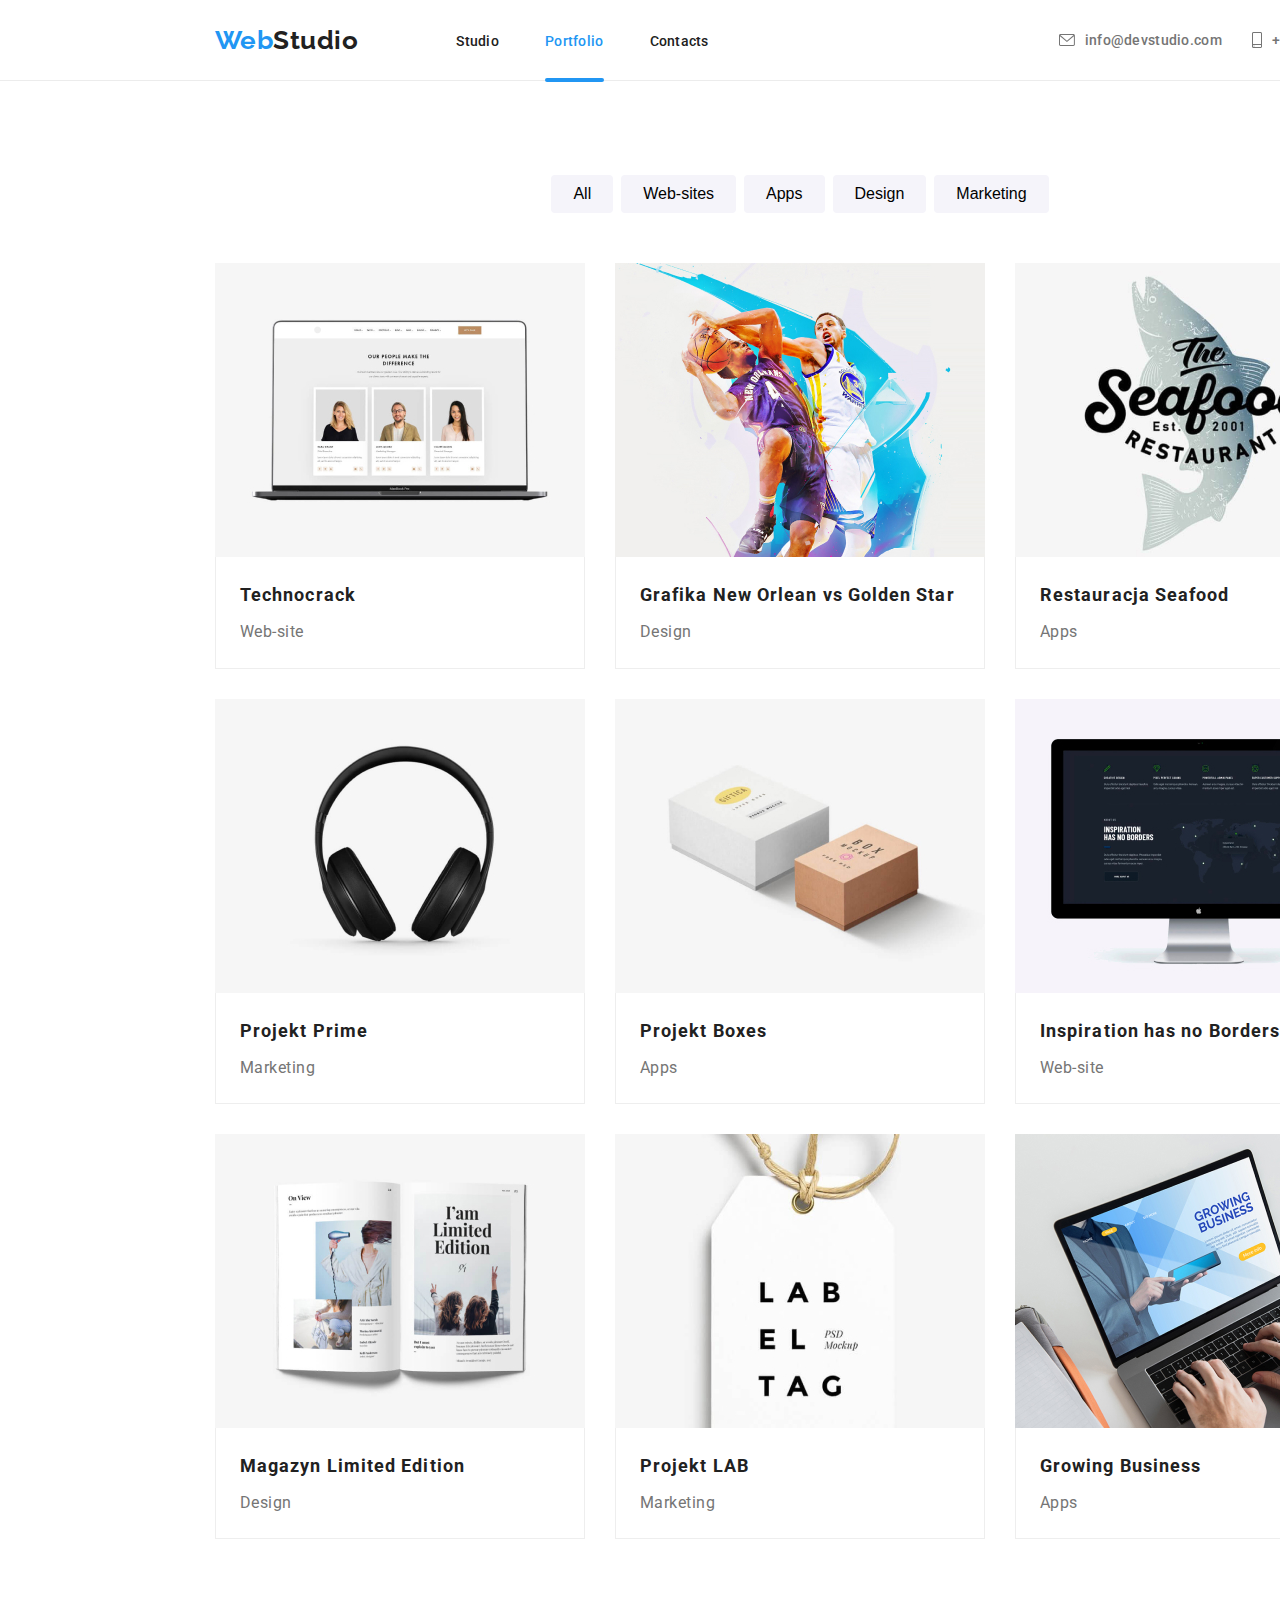
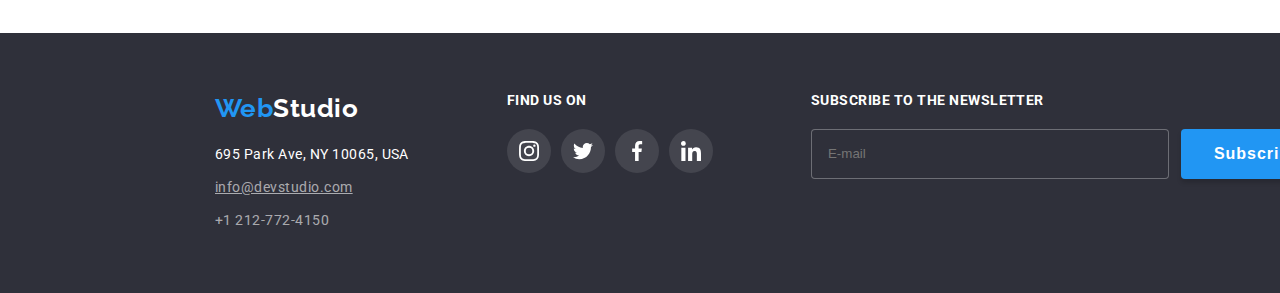
==== portfolio.html @ 9e7667ae "sklonowanie zadania 7" ====
<!DOCTYPE html>
<html lang="pl">
  <head>
    <meta charset="UTF-8" />
    <meta http-equiv="X-UA-Compatible" content="IE=edge" />
    <meta name="viewport" content="width=device-width, initial-scale=1.0" />
    <link rel="preconnect" href="https://fonts.googleapis.com" />
    <link rel="preconnect" href="https://fonts.gstatic.com" crossorigin />
    <link
      rel="stylesheet"
      href="https://cdnjs.cloudflare.com/ajax/libs/modern-normalize/1.1.0/modern-normalize.min.css"
      integrity="sha512-wpPYUAdjBVSE4KJnH1VR1HeZfpl1ub8YT/NKx4PuQ5NmX2tKuGu6U/JRp5y+Y8XG2tV+wKQpNHVUX03MfMFn9Q=="
      crossorigin="anonymous"
      referrerpolicy="no-referrer"
    />
    <link
      href="https://fonts.googleapis.com/css2?family=Raleway:wght@700&family=Roboto:wght@400;500;700;900&display=swap"
      rel="stylesheet"
    />

    <title>Portfolio</title>
    <link rel="stylesheet" href="./css/main.min.css" />
  </head>

  <body>
    <div class="line">
      <header class="page-header display container">
        <a class="logo page-header__logo link" href="./index.html"
          ><span class="logo--accent">Web</span>Studio</a
        >
        <nav class="nav">
          <ul class="page-header__nav nav__list display">
            <li>
              <a class="link nav__link" href="./index.html">Studio</a>
            </li>
            <li>
              <div class="nav__link--is-active">
                <a class="link nav__link" href="./portfolio.html">Portfolio</a>
              </div>
            </li>
            <li>
              <a class="link nav__link" href="#">Contacts</a>
            </li>
          </ul>
        </nav>

        <div class="contacts display page-header__contacts">
          <div>
            <a
              class="contacts__link display link"
              href="mailto:info@devstudio.com"
            >
              <svg class="icon" width="16" height="12">
                <use href="./images/icon.svg#icon-envelope"></use>
              </svg>
              info@devstudio.com</a
            >
          </div>
          <div>
            <a class="contacts__link display link" href="tel:+12127724150">
              <svg class="icon" width="10" height="16">
                <use href="./images/icon.svg#icon-smartphone"></use>
              </svg>
              +1 212-772-4150</a
            >
          </div>
        </div>
      </header>
    </div>

    <main class="container">
      <section class="section">
        <ul class="buttons">
          <li>
            <button class="buttons__item" type="button">All</button>
          </li>
          <li>
            <button class="buttons__item" type="button">Web-sites</button>
          </li>
          <li>
            <button class="buttons__item" type="button">Apps</button>
          </li>
          <li>
            <button class="buttons__item" type="button">Design</button>
          </li>
          <li>
            <button class="buttons__item" type="button">Marketing</button>
          </li>
        </ul>

        <ul class="display display--wrap portfolio">
          <li class="portfolio__item">
            <div class="portfolio-item-box">
              <figure>
                <div class="portfolio-item-box__image">
                  <img
                    src="./images/portfolio/img1.jpg"
                    alt="przykładowa strona internetowa zawierająca zdjęcia oraz opis pracowników"
                    width="370"
                    height="294"
                  />
                  <div class="portfolio-item-box__overlay">
                    <p class="portfolio-item-box__text">
                      Technoduck is a state-of-the-art coronavirus distribution
                      platform. Companies use this platform for digital
                      espionage and attacks on competitors' secure servers.
                    </p>
                  </div>
                </div>
                <figcaption class="project-description">
                  <h4 class="project-description__name-of-company">
                    Technocrack
                  </h4>
                  <p class="project-description__specialization">Web-site</p>
                </figcaption>
              </figure>
            </div>
          </li>
          <li class="portfolio__item">
            <div class="portfolio-item-box">
              <figure>
                <div class="portfolio-item-box__image">
                  <img
                    src="./images/portfolio/img2.jpg"
                    alt="zdjęcie przedstawiające grających 2 koszykarzy"
                    width="370"
                    height="294"
                  />
                  <div class="portfolio-item-box__overlay">
                    <p class="portfolio-item-box__text">
                      Technoduck is a state-of-the-art coronavirus distribution
                      platform. Companies use this platform for digital
                      espionage and attacks on competitors' secure servers.
                    </p>
                  </div>
                </div>
                <figcaption class="project-description">
                  <h4 class="project-description__name-of-company">
                    Grafika New Orlean vs Golden Star
                  </h4>
                  <p class="project-description__specialization">Design</p>
                </figcaption>
              </figure>
            </div>
          </li>
          <li class="portfolio-item-box">
            <div class="portfolio__box">
              <figure>
                <div class="portfolio-item-box__image">
                  <img
                    src="./images/portfolio/img3.jpg"
                    alt="logo restauracji Seafood przedstawiające rybę oraz nazwę restauracji"
                    width="370"
                    height="294"
                  />
                  <div class="portfolio-item-box__overlay">
                    <p class="portfolio-item-box__text">
                      Technoduck is a state-of-the-art coronavirus distribution
                      platform. Companies use this platform for digital
                      espionage and attacks on competitors' secure servers.
                    </p>
                  </div>
                </div>
                <figcaption class="project-description">
                  <h4 class="project-description__name-of-company">
                    Restauracja Seafood
                  </h4>
                  <p class="project-description__specialization">Apps</p>
                </figcaption>
              </figure>
            </div>
          </li>
          <li class="portfolio-item-box">
            <div class="portfolio__box">
              <figure>
                <div class="portfolio-item-box__image">
                  <img
                    src="./images/portfolio/img4.jpg"
                    alt="czarne słuchawki nauszne"
                    width="370"
                    height="294"
                  />
                  <div class="portfolio-item-box__overlay">
                    <p class="portfolio-item-box__text">
                      Technoduck is a state-of-the-art coronavirus distribution
                      platform. Companies use this platform for digital
                      espionage and attacks on competitors' secure servers.
                    </p>
                  </div>
                </div>
                <figcaption class="project-description">
                  <h4 class="project-description__name-of-company">
                    Projekt Prime
                  </h4>
                  <p class="project-description__specialization">Marketing</p>
                </figcaption>
              </figure>
            </div>
          </li>
          <li class="portfolio__item">
            <div class="portfolio-item-box">
              <figure>
                <div class="portfolio-item-box__image">
                  <img
                    src="./images/portfolio/img5.jpg"
                    alt="zdjęcie dwóch pudełek, białe jest większe od brązowego"
                    width="370"
                    height="294"
                  />
                  <div class="portfolio-item-box__overlay">
                    <p class="portfolio-item-box__text">
                      Technoduck is a state-of-the-art coronavirus distribution
                      platform. Companies use this platform for digital
                      espionage and attacks on competitors' secure servers.
                    </p>
                  </div>
                </div>
                <figcaption class="project-description">
                  <h4 class="project-description__name-of-company">
                    Projekt Boxes
                  </h4>
                  <p class="project-description__specialization">Apps</p>
                </figcaption>
              </figure>
            </div>
          </li>
          <li class="portfolio__item">
            <div class="portfolio-item-box">
              <figure>
                <div class="portfolio-item-box__image">
                  <img
                    src="./images/portfolio/img6.jpg"
                    alt="główna strona internetowa zawierająca grafikę świata oraz napis: inspiracja nie ma granic"
                    width="370"
                    height="294"
                  />
                  <div class="portfolio-item-box__overlay">
                    <p class="portfolio-item-box__text">
                      Technoduck is a state-of-the-art coronavirus distribution
                      platform. Companies use this platform for digital
                      espionage and attacks on competitors' secure servers.
                    </p>
                  </div>
                </div>
                <figcaption class="project-description">
                  <h4 class="project-description__name-of-company">
                    Inspiration has no Borders
                  </h4>
                  <p class="project-description__specialization">Web-site</p>
                </figcaption>
              </figure>
            </div>
          </li>
          <li class="portfolio__item">
            <div class="portfolio-item-box">
              <figure>
                <div class="portfolio-item-box__image">
                  <img
                    src="./images/portfolio/img7.jpg"
                    alt="otwarty magazyn limited edition"
                    width="370"
                    height="294"
                  />
                  <div class="portfolio-item-box__overlay">
                    <p class="portfolio-item-box__text">
                      Technoduck is a state-of-the-art coronavirus distribution
                      platform. Companies use this platform for digital
                      espionage and attacks on competitors' secure servers.
                    </p>
                  </div>
                </div>
                <figcaption class="project-description">
                  <h4 class="project-description__name-of-company">
                    Magazyn Limited Edition
                  </h4>
                  <p class="project-description__specialization">Design</p>
                </figcaption>
              </figure>
            </div>
          </li>
          <li class="portfolio__item">
            <div class="portfolio-item-box">
              <figure>
                <div class="portfolio-item-box__image">
                  <img
                    src="./images/portfolio/img8.jpg"
                    alt="zawieszka na sznurku z napisem labeltag"
                    width="370"
                    height="294"
                  />
                  <div class="portfolio-item-box__overlay">
                    <p class="portfolio-item-box__text">
                      Technoduck is a state-of-the-art coronavirus distribution
                      platform. Companies use this platform for digital
                      espionage and attacks on competitors' secure servers.
                    </p>
                  </div>
                </div>
                <figcaption class="project-description">
                  <h4 class="project-description__name-of-company">
                    Projekt LAB
                  </h4>
                  <p class="project-description__specialization">Marketing</p>
                </figcaption>
              </figure>
            </div>
          </li>
          <li class="portfolio__item">
            <div class="portfolio-item-box">
              <figure>
                <div class="portfolio-item-box__image">
                  <img
                    src="./images/portfolio/img9.jpg"
                    alt="otwarty laptop ze stroną o rozwoju biznesu, na klawiaturze widać ręce ustawione do pisania"
                    width="370"
                    height="294"
                  />
                  <div class="portfolio-item-box__overlay">
                    <p class="portfolio-item-box__text">
                      Technoduck is a state-of-the-art coronavirus distribution
                      platform. Companies use this platform for digital
                      espionage and attacks on competitors' secure servers.
                    </p>
                  </div>
                </div>
                <figcaption class="project-description">
                  <h4 class="project-description__name-of-company">
                    Growing Business
                  </h4>
                  <p class="project-description__specialization">Apps</p>
                </figcaption>
              </figure>
            </div>
          </li>
        </ul>
      </section>
    </main>

    <div class="page-footer">
      <footer class="container page-footer__layout">
        <div class="contats-details">
          <a class="logo page-footer__logo" href="./index.html"
            ><span class="logo--accent">Web</span>Studio</a
          >

          <address class="address">
            <p class="address__item address__item--text">
              695 Park Ave, NY 10065, USA
            </p>

            <a
              class="link address__item address__item--link address__item--underline"
              href="mailto:info@devstudio.com"
              >info@devstudio.com</a
            >

            <a
              class="link address__item address__item--link"
              href="tel:+12127724150"
              >+1 212-772-4150</a
            >
          </address>
        </div>

        <section class="page-footer__social">
          <p class="page-footer__heading">find us on</p>
          <ul class="social-contacts">
            <li class="social-contacts__item social-contacts__item--bordered">
              <a href="#">
                <svg
                  class="social-icon social-icon--white"
                  width="44"
                  height="44"
                >
                  <use href="./images/icon.svg#icon-instagram"></use>
                </svg>
              </a>
            </li>
            <li class="social-contacts__item social-contacts__item--bordered">
              <a href="#">
                <svg
                  class="social-icon social-icon--white"
                  width="44"
                  height="44"
                >
                  <use href="./images/icon.svg#icon-twitter"></use>
                </svg>
              </a>
            </li>
            <li class="social-contacts__item social-contacts__item--bordered">
              <a href="#">
                <svg
                  class="social-icon social-icon--white"
                  width="44"
                  height="44"
                >
                  <use href="./images/icon.svg#icon-facebook"></use>
                </svg>
              </a>
            </li>
            <li class="social-contacts__item social-contacts__item--bordered">
              <a href="#">
                <svg
                  class="social-icon social-icon--white"
                  width="44"
                  height="44"
                >
                  <use href="./images/icon.svg#icon-linkedin"></use>
                </svg>
              </a>
            </li>
          </ul>
        </section>

        <section class="subscribe-newsletter page-footer__subscribe-newsletter">
          <p class="page-footer__heading">subscribe to the newsletter</p>
          <form class="subscribe-newsletter__form">
            <label class="form-input">
              <input
                class="form-input__email"
                type="email"
                name="email"
                placeholder="E-mail"
              />
            </label>
            <button class="button subscribe-newsletter__button" type="submit">
              <span>Subscribe</span>
              <svg class="button__icon" width="24" height="24">
                <use href="./images/icon.svg#icon-icon-send"></use>
              </svg>
            </button>
          </form>
        </section>
      </footer>
    </div>
  </body>
</html>
---- css/main.min.css ----
body {
  font-family: "Roboto", "Raleway", sans-serif;
  letter-spacing: 0.03em;
  color: #212121;
  width: 1600px;
  margin: 0 auto;
}

*,
*::before,
*::after {
  -webkit-box-sizing: border-box;
          box-sizing: border-box;
  margin: 0;
  padding: 0;
}

.container {
  max-width: 1200px;
  margin: 0 auto;
  padding: 0 15px;
}

.section {
  padding-top: 94px;
  padding-bottom: 94px;
}

.display {
  display: -webkit-box;
  display: -ms-flexbox;
  display: flex;
  -webkit-box-pack: justify;
      -ms-flex-pack: justify;
          justify-content: space-between;
  list-style: none;
  -webkit-box-align: center;
      -ms-flex-align: center;
          align-items: center;
  gap: 30px;
}
.display--wrap {
  -ms-flex-wrap: wrap;
      flex-wrap: wrap;
}

.icon {
  fill: currentColor;
}

img {
  display: block;
}

.line {
  border-bottom-width: 1px;
  border-bottom-style: solid;
  border-bottom-color: #ececec;
}

.page-header {
  background-color: #ffffff;
  padding-top: 25px;
  padding-bottom: 25px;
  gap: 0px;
}
.page-header__logo {
  color: inherit;
}
.page-header__nav {
  margin-left: 93px;
}
.page-header__contacts {
  margin-left: 345px;
}

.logo {
  font-family: "Raleway";
  font-weight: 700;
  font-size: 26px;
  line-height: 1.17;
  text-decoration: none;
  -webkit-transition: color 250ms cubic-bezier(0.4, 0, 0.2, 1);
  transition: color 250ms cubic-bezier(0.4, 0, 0.2, 1);
}
.logo--accent {
  color: #2196f3;
}

.nav__list {
  gap: 46px;
}
.nav__link {
  font-weight: 500;
  font-size: 14px;
  line-height: 1.17;
  letter-spacing: 0.02em;
  color: inherit;
  -webkit-transition: color 250ms cubic-bezier(0.4, 0, 0.2, 1);
  transition: color 250ms cubic-bezier(0.4, 0, 0.2, 1);
}
.nav__link--is-active {
  color: #2196f3;
  position: relative;
}
.nav__link--is-active::after {
  content: "";
  position: absolute;
  background: #2196f3;
  border-radius: 2px;
  width: 100%;
  height: 4px;
  margin-top: 28px;
  display: block;
}

.link {
  text-decoration: none;
}
.link:focus, .link:hover {
  color: #2196f3;
}

.contacts__link {
  font-weight: 500;
  font-size: 14px;
  line-height: 1.17;
  letter-spacing: 0.02em;
  color: #757575;
  -webkit-box-align: center;
      -ms-flex-align: center;
          align-items: center;
  gap: 10px;
  -webkit-transition: color 250ms cubic-bezier(0.4, 0, 0.2, 1);
  transition: color 250ms cubic-bezier(0.4, 0, 0.2, 1);
}

.main-photo {
  display: block;
  margin: 0 auto;
  text-align: center;
  padding-top: 200px;
  padding-bottom: 200px;
  background-image: -webkit-gradient(linear, left top, left bottom, from(rgba(47, 48, 58, 0.4)), to(rgba(47, 48, 58, 0.4))), url(../images/mainpage/main-big-photo.jpg);
  background-image: linear-gradient(rgba(47, 48, 58, 0.4), rgba(47, 48, 58, 0.4)), url(../images/mainpage/main-big-photo.jpg);
}
.main-photo__title {
  font-weight: 900;
  font-size: 44px;
  line-height: 1.36;
  letter-spacing: 0.06em;
  color: #ffffff;
  padding-bottom: 30px;
}

.button__title {
  padding: 10px 41px 10px 42px;
}

.button {
  font-weight: 700;
  font-size: 16px;
  line-height: 1.88;
  letter-spacing: 0.06em;
  color: #ffffff;
  background-color: #2196f3;
  -webkit-box-shadow: 0px 4px 4px rgba(0, 0, 0, 0.15);
          box-shadow: 0px 4px 4px rgba(0, 0, 0, 0.15);
  border-radius: 4px;
  outline: none;
  cursor: pointer;
  border: none;
}
.button__icon {
  margin-left: 24px;
  margin-bottom: 13px;
  margin-top: 13px;
}
.button:hover, .button:focus {
  cursor: pointer;
}

.company-features {
  background-color: #ffffff;
  padding-bottom: 0px;
}
.company-features__title {
  font-weight: 700;
  font-size: 14px;
  line-height: 1.17;
  margin-bottom: 10px;
  margin-top: 30px;
}
.company-features__description {
  font-size: 14px;
  line-height: 1.71;
  letter-spacing: 0.03em;
  color: #757575;
}
.company-features__image {
  -webkit-box-sizing: border-box;
          box-sizing: border-box;
  background-color: #f5f4fa;
  border-radius: 4px;
  padding: 25px 100px;
}

.specializations__item {
  position: relative;
}
.specializations__description {
  position: absolute;
  top: 224px;
  left: 0;
  width: 100%;
  height: 70px;
  font-weight: 700;
  font-size: 14px;
  line-height: 1.14;
  letter-spacing: 0.03em;
  text-transform: uppercase;
  background-color: rgba(47, 48, 58, 0.8);
  color: #ffffff;
  display: -webkit-box;
  display: -ms-flexbox;
  display: flex;
  -webkit-box-align: center;
      -ms-flex-align: center;
          align-items: center;
  -webkit-box-pack: center;
      -ms-flex-pack: center;
          justify-content: center;
  z-index: 1;
}

.section-heading {
  font-weight: 700;
  font-size: 36px;
  line-height: 1.17;
  padding-bottom: 50px;
  text-align: center;
}

.worker {
  background-color: #f5f4fa;
}
.worker__specyfication {
  background-color: #ffffff;
  -webkit-box-shadow: 0px 1px 3px rgba(0, 0, 0, 0.12), 0px 1px 1px rgba(0, 0, 0, 0.14), 0px 2px 1px rgba(0, 0, 0, 0.2);
          box-shadow: 0px 1px 3px rgba(0, 0, 0, 0.12), 0px 1px 1px rgba(0, 0, 0, 0.14), 0px 2px 1px rgba(0, 0, 0, 0.2);
  border-radius: 0px 0px 4px 4px;
}
.worker__description {
  display: block;
  text-align: center;
  margin: 0 auto;
}
.worker__name {
  font-weight: 500;
  font-size: 16px;
  line-height: 1.17;
  padding-top: 30px;
  padding-bottom: 10px;
}
.worker__position {
  font-size: 16px;
  line-height: 1.17;
  padding-bottom: 16px;
  color: #757575;
}
.worker__social-contacts {
  padding-bottom: 30px;
}

.social-contacts {
  display: -webkit-box;
  display: -ms-flexbox;
  display: flex;
  -webkit-box-pack: center;
      -ms-flex-pack: center;
          justify-content: center;
  gap: 10px;
  list-style: none;
}
.social-contacts__item--bordered {
  border-radius: 50%;
  background-color: rgba(255, 255, 255, 0.1);
}
.social-contacts__item > a {
  display: -webkit-box;
  display: -ms-flexbox;
  display: flex;
  -webkit-transition: background-color 250ms cubic-bezier(0.4, 0, 0.2, 1);
  transition: background-color 250ms cubic-bezier(0.4, 0, 0.2, 1);
  border-radius: 50%;
}
.social-contacts__item > a:focus, .social-contacts__item > a:hover {
  background-color: #2196f3;
  cursor: pointer;
  border-radius: 50%;
  outline: none;
}
.social-contacts__item > a:focus svg, .social-contacts__item > a:focus svg, .social-contacts__item > a:hover svg, .social-contacts__item > a:hover svg {
  fill: #ffffff;
}

.social-icon {
  fill: #afb1b8;
  padding: 12px;
  -webkit-transition: fill 250ms cubic-bezier(0.4, 0, 0.2, 1);
  transition: fill 250ms cubic-bezier(0.4, 0, 0.2, 1);
}
.social-icon--white {
  fill: #ffffff;
}

.customs {
  background-color: #ffffff;
}
.customs__item {
  width: 170px;
  height: 92px;
  border: 1px solid #afb1b8;
  border-radius: 4px;
  -webkit-transition: border 250ms cubic-bezier(0.4, 0, 0.2, 1);
  transition: border 250ms cubic-bezier(0.4, 0, 0.2, 1);
}
.customs__item a:hover svg, .customs__item a:focus svg {
  fill: #2196f3;
  -webkit-transition: fill 250ms cubic-bezier(0.4, 0, 0.2, 1);
  transition: fill 250ms cubic-bezier(0.4, 0, 0.2, 1);
}
.customs__item:hover, .customs__item:focus-within {
  cursor: pointer;
  border-color: #2196f3;
}
.customs__link {
  display: -webkit-box;
  display: -ms-flexbox;
  display: flex;
  -webkit-box-pack: center;
      -ms-flex-pack: center;
          justify-content: center;
  -webkit-box-align: center;
      -ms-flex-align: center;
          align-items: center;
  padding: 17px 0px 14px 0px;
  width: 100%;
}
.customs__link:focus {
  outline: none;
}
.customs__icon {
  fill: #afb1b8;
}

.page-footer {
  background-color: #2f303a;
}
.page-footer__layout {
  display: -webkit-box;
  display: -ms-flexbox;
  display: flex;
  -webkit-box-pack: start;
      -ms-flex-pack: start;
          justify-content: flex-start;
  padding-top: 60px;
  padding-bottom: 60px;
}
.page-footer__logo {
  color: #ffffff;
}
.page-footer__social {
  margin-left: 98px;
}
.page-footer__heading {
  text-transform: uppercase;
  color: #ffffff;
  font-weight: 700;
  font-size: 14px;
  line-height: 1.14;
  padding-bottom: 20px;
}
.page-footer .subscribe-newsletter {
  margin-left: 98px;
}

.contacts-details {
  display: -webkit-box;
  display: -ms-flexbox;
  display: flex;
  -webkit-box-pack: column;
      -ms-flex-pack: column;
          justify-content: column;
}

.address {
  padding-top: 20px;
}
.address__item {
  font-size: 14px;
  line-height: 1.71;
}
.address__item--text {
  color: #ffffff;
  font-style: normal;
  margin-bottom: 9px;
}
.address__item--link {
  display: block;
  color: rgba(255, 255, 255, 0.6);
  font-style: normal;
  text-decoration: none;
  -webkit-transition: color 250ms cubic-bezier(0.4, 0, 0.2, 1);
  transition: color 250ms cubic-bezier(0.4, 0, 0.2, 1);
}
.address__item--underline {
  text-decoration: underline;
  margin-bottom: 9px;
}

.subscribe-newsletter__form {
  display: -webkit-box;
  display: -ms-flexbox;
  display: flex;
  gap: 12px;
}
.subscribe-newsletter__button {
  display: -webkit-inline-box;
  display: -ms-inline-flexbox;
  display: inline-flex;
  width: 200px;
  height: 50px;
  -webkit-box-pack: center;
      -ms-flex-pack: center;
          justify-content: center;
  -webkit-box-align: center;
      -ms-flex-align: center;
          align-items: center;
  border-style: none;
}

.form-input {
  display: -webkit-box;
  display: -ms-flexbox;
  display: flex;
  -webkit-box-align: center;
      -ms-flex-align: center;
          align-items: center;
  width: 358px;
  height: 50px;
}
.form-input__email {
  outline: none;
  -webkit-transition: border 250ms cubic-bezier(0.4, 0, 0.2, 1);
  transition: border 250ms cubic-bezier(0.4, 0, 0.2, 1);
}
.form-input__email:focus, .form-input__email:hover {
  border-color: #2196f3;
}

input[placeholder=E-mail] {
  color: rgba(255, 255, 255, 0.6);
  background-color: #2f303a;
  width: 100%;
  height: 100%;
  border: 1px solid rgba(255, 255, 255, 0.3);
  border-radius: 4px;
  padding-left: 16px;
}

.is-hidden {
  visibility: hidden;
  pointer-events: none;
  -webkit-transform: translateX(-50%) translateY(-50%) scale(0);
          transform: translateX(-50%) translateY(-50%) scale(0);
}

.backdrop {
  background: rgba(0, 0, 0, 0.2);
  width: 100%;
  height: 100%;
  position: fixed;
  top: 0;
  left: 0;
  z-index: 2;
  -webkit-transition: 1s ease-in-out;
  transition: 1s ease-in-out;
}

.modal {
  position: absolute;
  top: 50%;
  left: 50%;
  -webkit-transition-property: visibility, -webkit-transform;
  transition-property: visibility, -webkit-transform;
  transition-property: visibility, transform;
  transition-property: visibility, transform, -webkit-transform;
  -webkit-transition-duration: 5s;
          transition-duration: 5s;
  -webkit-transform: translateX(-50%) translateY(-50%) scale(1);
          transform: translateX(-50%) translateY(-50%) scale(1);
  visibility: visible;
  width: 528px;
  min-height: 581px;
  background: #ffffff;
  -webkit-box-shadow: 0px 1px 3px rgba(0, 0, 0, 0.12), 0px 1px 1px rgba(0, 0, 0, 0.14), 0px 2px 1px rgba(0, 0, 0, 0.2);
          box-shadow: 0px 1px 3px rgba(0, 0, 0, 0.12), 0px 1px 1px rgba(0, 0, 0, 0.14), 0px 2px 1px rgba(0, 0, 0, 0.2);
  border-radius: 4px;
}
.modal__close-btn {
  position: absolute;
  top: 8px;
  right: 8px;
  width: 30px;
  height: 30px;
  background-color: #ffffff;
  border: 1px solid rgba(0, 0, 0, 0.1);
  border-radius: 50%;
}
.modal__close-btn:hover {
  color: #2196f3;
  border: 1px solid #2196f3;
  border-radius: 50%;
  cursor: pointer;
  -webkit-transition: border 250ms cubic-bezier(0.4, 0, 0.2, 1);
  transition: border 250ms cubic-bezier(0.4, 0, 0.2, 1);
}

.form {
  max-width: 448px;
  margin: 0 auto;
}
.form__title {
  font-weight: 700;
  font-size: 20px;
  line-height: 1.15;
  text-align: center;
  color: #212121;
  padding-top: 40px;
  padding-bottom: 12px;
}
.form__data {
  display: -webkit-box;
  display: -ms-flexbox;
  display: flex;
  -webkit-box-orient: vertical;
  -webkit-box-direction: normal;
      -ms-flex-direction: column;
          flex-direction: column;
  gap: 10px;
}
.form__button {
  margin-left: 124px;
  width: 200px;
  padding-bottom: 10px;
  padding-top: 10px;
}
.form__item {
  display: -webkit-box;
  display: -ms-flexbox;
  display: flex;
  -webkit-box-orient: vertical;
  -webkit-box-direction: normal;
      -ms-flex-direction: column;
          flex-direction: column;
  gap: 4px;
  position: relative;
}
.form__item-title {
  color: #757575;
  display: -webkit-box;
  display: -ms-flexbox;
  display: flex;
  -webkit-box-pack: start;
      -ms-flex-pack: start;
          justify-content: flex-start;
  font-size: 12px;
  line-height: 1.17;
  letter-spacing: 0.01em;
}
.form__item-input {
  width: 100%;
  height: 40px;
  padding-left: 36px;
  border: 1px solid rgba(33, 33, 33, 0.2);
  border-radius: 4px;
  outline: none;
  -webkit-transition: border 250ms cubic-bezier(0.4, 0, 0.2, 1);
  transition: border 250ms cubic-bezier(0.4, 0, 0.2, 1);
}
.form__item-input:focus, .form__item-input:hover {
  border-color: #2196f3;
}
.form__item-input:focus + svg, .form__item-input:hover + svg {
  fill: #2196f3;
}
.form__item-icon {
  position: absolute;
  display: -webkit-box;
  display: -ms-flexbox;
  display: flex;
  -webkit-box-pack: start;
      -ms-flex-pack: start;
          justify-content: flex-start;
  margin-right: 418px;
  left: 12px;
  top: 29px;
  width: 18px;
  height: 18px;
  fill: #212121;
  -webkit-transition: fill 250ms cubic-bezier(0.4, 0, 0.2, 1);
  transition: fill 250ms cubic-bezier(0.4, 0, 0.2, 1);
}
.form__item-textarea {
  resize: none;
  border: 1px solid rgba(33, 33, 33, 0.2);
  border-radius: 4px;
  display: -webkit-box;
  display: -ms-flexbox;
  display: flex;
  padding: 12px 16px;
  font-size: 12px;
  line-height: 1.17;
  letter-spacing: 0.01em;
  -webkit-transition: border 250ms cubic-bezier(0.4, 0, 0.2, 1);
  transition: border 250ms cubic-bezier(0.4, 0, 0.2, 1);
  outline: none;
}
.form__item-textarea:focus, .form__item-textarea:hover {
  border-color: #2196f3;
}
.form__item-textarea:focus-within {
  border-color: #2196f3;
}

textarea::-webkit-input-placeholder {
  font-size: 12px;
  line-height: 1.17;
  letter-spacing: 0.01em;
  color: rgba(117, 117, 117, 0.5);
}

textarea::-moz-placeholder {
  font-size: 12px;
  line-height: 1.17;
  letter-spacing: 0.01em;
  color: rgba(117, 117, 117, 0.5);
}

textarea:-ms-input-placeholder {
  font-size: 12px;
  line-height: 1.17;
  letter-spacing: 0.01em;
  color: rgba(117, 117, 117, 0.5);
}

textarea::-ms-input-placeholder {
  font-size: 12px;
  line-height: 1.17;
  letter-spacing: 0.01em;
  color: rgba(117, 117, 117, 0.5);
}

textarea::placeholder {
  font-size: 12px;
  line-height: 1.17;
  letter-spacing: 0.01em;
  color: rgba(117, 117, 117, 0.5);
}

.privacy-statement {
  display: -webkit-box;
  display: -ms-flexbox;
  display: flex;
  -webkit-box-align: center;
      -ms-flex-align: center;
          align-items: center;
  -webkit-box-pack: center;
      -ms-flex-pack: center;
          justify-content: center;
  padding-top: 10px;
  padding-bottom: 20px;
}
.privacy-statement__text {
  font-size: 14px;
  line-height: 1.71;
  letter-spacing: 0.03em;
  color: #757575;
  margin-left: 7px;
}
.privacy-statement__text--link {
  color: #2196f3;
}
.privacy-statement__checkbox {
  display: block;
  width: 16px;
  height: 15px;
  position: relative;
  border: 2px solid transparent;
  border-radius: 3px;
  border-color: #212121;
  -webkit-transition: border 250ms cubic-bezier(0.4, 0, 0.2, 1);
  transition: border 250ms cubic-bezier(0.4, 0, 0.2, 1);
  -webkit-transition: background-image 250ms cubic-bezier(0.4, 0, 0.2, 1);
  transition: background-image 250ms cubic-bezier(0.4, 0, 0.2, 1);
  cursor: pointer;
}
.privacy-statement__checkbox:checked {
  background-image: url("data:image/svg+xml;charset=utf8,%3Csvg xmlns='http://www.w3.org/2000/svg' width='16' height='15' fill='none'%3E%3Crect width='16' height='15' fill='%232196F3' rx='2'/%3E%3Cpath fill='%23fff' stroke='%23fff' stroke-width='.2' d='m3.957 7.752-.069-.066-.069.065-.888.842-.076.072.076.073 3.496 3.334.069.066.069-.066 7.504-7.158.076-.073-.076-.072-.882-.841-.069-.066-.069.066-6.553 6.246-2.539-2.422Z'/%3E%3C/svg%3E");
  background-size: 15px 16px;
  background-repeat: no-repeat;
  background-position: center;
  border-color: #2196f3;
}

.hidden-checkbox {
  -moz-appearance: none;
  -webkit-appearance: none;
  appearance: none;
}

.buttons {
  display: -webkit-box;
  display: -ms-flexbox;
  display: flex;
  gap: 8px;
  -webkit-box-pack: center;
      -ms-flex-pack: center;
          justify-content: center;
  padding-bottom: 50px;
  list-style: none;
}
.buttons__item {
  font-weight: 500;
  font-size: 16px;
  line-height: 1.63;
  background-color: #f5f4fa;
  cursor: pointer;
  border-radius: 4px;
  border: 0px;
  padding: 6px 22px 6px 22px;
  -webkit-transition: color 250ms cubic-bezier(0.4, 0, 0.2, 1), background-color 250ms cubic-bezier(0.4, 0, 0.2, 1), -webkit-box-shadow 250ms cubic-bezier(0.4, 0, 0.2, 1);
  transition: color 250ms cubic-bezier(0.4, 0, 0.2, 1), background-color 250ms cubic-bezier(0.4, 0, 0.2, 1), -webkit-box-shadow 250ms cubic-bezier(0.4, 0, 0.2, 1);
  transition: color 250ms cubic-bezier(0.4, 0, 0.2, 1), background-color 250ms cubic-bezier(0.4, 0, 0.2, 1), box-shadow 250ms cubic-bezier(0.4, 0, 0.2, 1);
  transition: color 250ms cubic-bezier(0.4, 0, 0.2, 1), background-color 250ms cubic-bezier(0.4, 0, 0.2, 1), box-shadow 250ms cubic-bezier(0.4, 0, 0.2, 1), -webkit-box-shadow 250ms cubic-bezier(0.4, 0, 0.2, 1);
}
.buttons__item:focus, .buttons__item:hover {
  color: #ffffff;
  background-color: #2196f3;
  -webkit-box-shadow: 0px 3px 1px rgba(0, 0, 0, 0.1), 0px 1px 2px rgba(0, 0, 0, 0.08), 0px 2px 2px rgba(0, 0, 0, 0.12);
          box-shadow: 0px 3px 1px rgba(0, 0, 0, 0.1), 0px 1px 2px rgba(0, 0, 0, 0.08), 0px 2px 2px rgba(0, 0, 0, 0.12);
  border-radius: 4px;
  outline: none;
}

.portfolio {
  background-color: #ffffff;
  max-width: 100%;
  padding: 0;
}

.portfolio-item-box {
  -webkit-transition: -webkit-box-shadow 250ms cubic-bezier(0.4, 0, 0.2, 1);
  transition: -webkit-box-shadow 250ms cubic-bezier(0.4, 0, 0.2, 1);
  transition: box-shadow 250ms cubic-bezier(0.4, 0, 0.2, 1);
  transition: box-shadow 250ms cubic-bezier(0.4, 0, 0.2, 1), -webkit-box-shadow 250ms cubic-bezier(0.4, 0, 0.2, 1);
}
.portfolio-item-box:focus, .portfolio-item-box:hover {
  -webkit-box-shadow: 0px 1px 1px rgba(0, 0, 0, 0.12), 0px 4px 4px rgba(0, 0, 0, 0.06), 1px 4px 6px rgba(0, 0, 0, 0.16);
          box-shadow: 0px 1px 1px rgba(0, 0, 0, 0.12), 0px 4px 4px rgba(0, 0, 0, 0.06), 1px 4px 6px rgba(0, 0, 0, 0.16);
  cursor: pointer;
}
.portfolio-item-box:focus .portfolio-item-box__overlay, .portfolio-item-box:focus .portfolio-item-box__overlay, .portfolio-item-box:hover .portfolio-item-box__overlay, .portfolio-item-box:hover .portfolio-item-box__overlay {
  -webkit-transform: translateY(0);
          transform: translateY(0);
}
.portfolio-item-box__image {
  position: relative;
  overflow: hidden;
  margin: 0 auto;
  width: 370px;
  height: 294px;
}
.portfolio-item-box__overlay {
  -webkit-transform: translateY(100%);
          transform: translateY(100%);
  -webkit-transition: -webkit-transform 250ms cubic-bezier(0.4, 0, 0.2, 1);
  transition: -webkit-transform 250ms cubic-bezier(0.4, 0, 0.2, 1);
  transition: transform 250ms cubic-bezier(0.4, 0, 0.2, 1);
  transition: transform 250ms cubic-bezier(0.4, 0, 0.2, 1), -webkit-transform 250ms cubic-bezier(0.4, 0, 0.2, 1);
  background-color: rgba(33, 150, 243, 0.9);
  top: 0;
  left: 0;
  position: absolute;
  width: 100%;
  height: 100%;
}
.portfolio-item-box__text {
  font-size: 18px;
  line-height: 1.55;
  letter-spacing: 0.03em;
  color: #ffffff;
  padding: 63px 24px 93px 24px;
  z-index: 1;
}

.project-description {
  border-left: 1px solid #eeeeee;
  border-bottom: 1px solid #eeeeee;
  border-right: 1px solid #eeeeee;
  padding: 20px 24px;
}
.project-description__name-of-company {
  font-weight: 700;
  font-size: 18px;
  line-height: 2;
  letter-spacing: 0.06em;
  margin-bottom: 4px;
}
.project-description__specialization {
  font-size: 16px;
  line-height: 1.88;
  color: #757575;
}/*# sourceMappingURL=main.min.css.map */
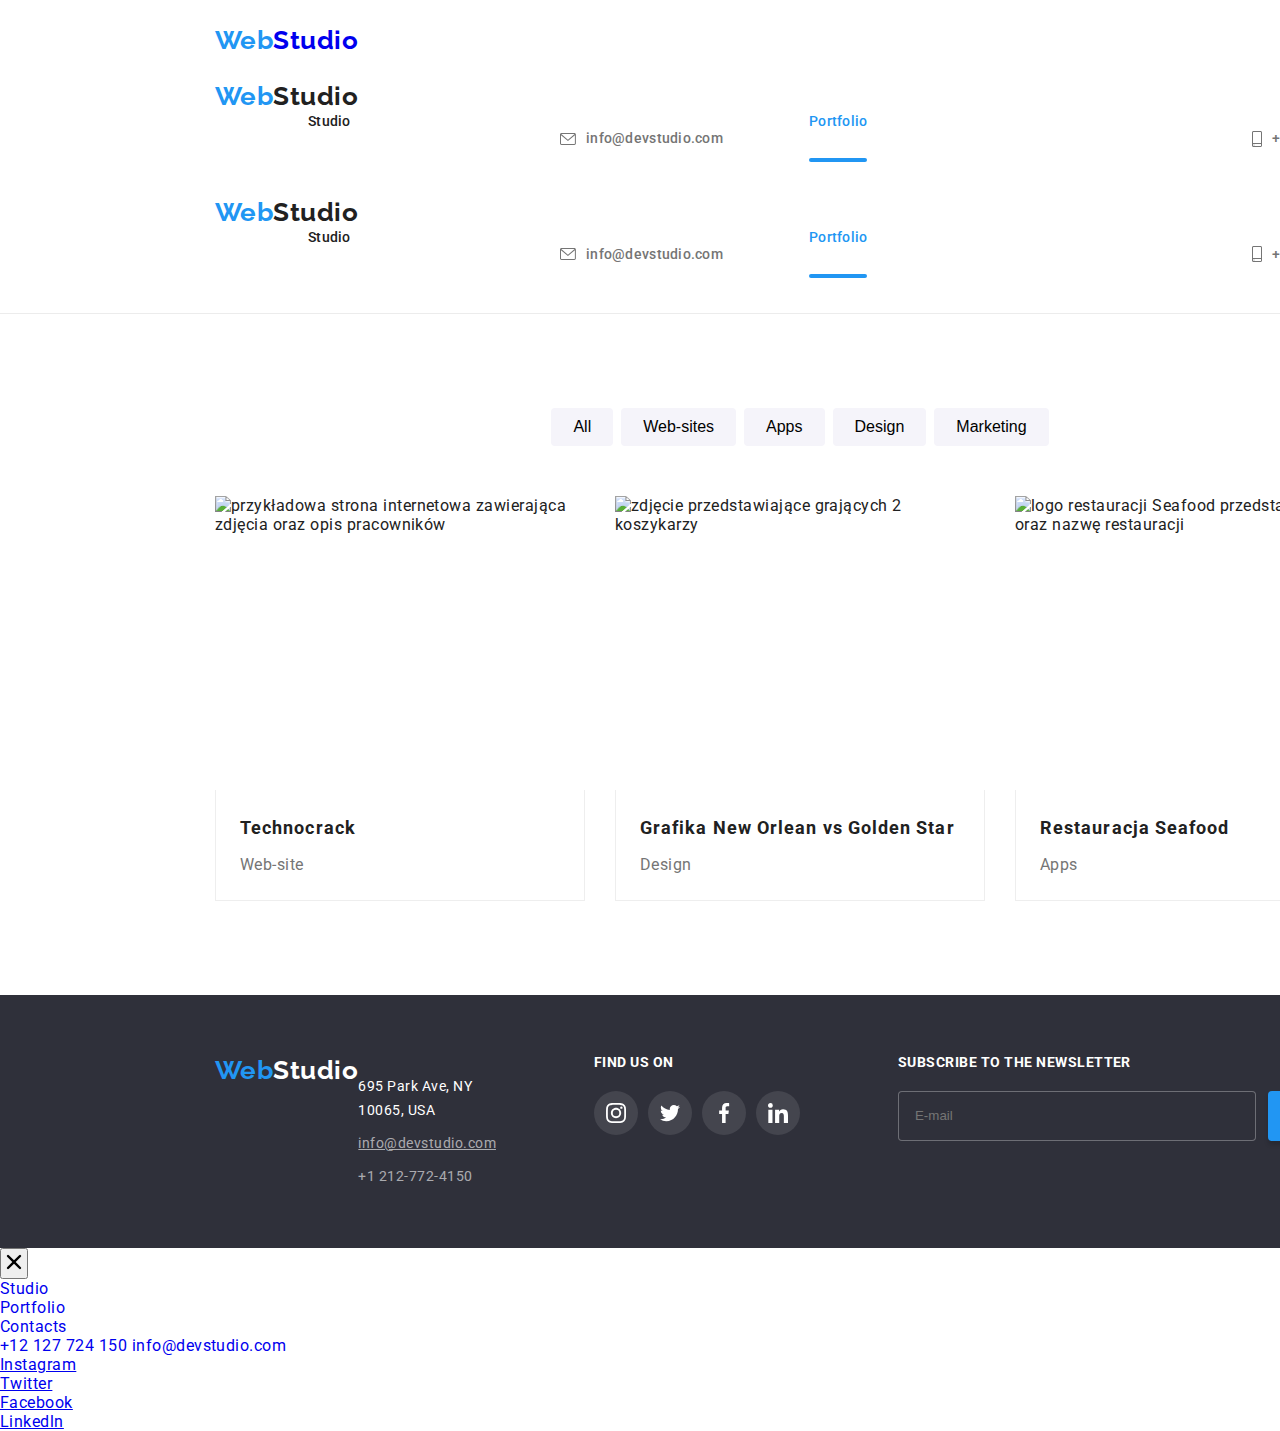
==== commit 61895492: "kolory na portfolio is active" ====
--- a/portfolio.html
+++ b/portfolio.html
@@ -20,49 +20,124 @@
 
     <title>Portfolio</title>
     <link rel="stylesheet" href="./css/main.min.css" />
+    <meta name="viewport" content="width=device-width, initial-scale=1.0" />
   </head>
 
   <body>
     <div class="line">
-      <header class="page-header display container">
-        <a class="logo page-header__logo link" href="./index.html"
-          ><span class="logo--accent">Web</span>Studio</a
-        >
-        <nav class="nav">
-          <ul class="page-header__nav nav__list display">
-            <li>
-              <a class="link nav__link" href="./index.html">Studio</a>
-            </li>
-            <li>
-              <div class="nav__link--is-active">
-                <a class="link nav__link" href="./portfolio.html">Portfolio</a>
-              </div>
-            </li>
-            <li>
-              <a class="link nav__link" href="#">Contacts</a>
-            </li>
-          </ul>
-        </nav>
-
-        <div class="contacts display page-header__contacts">
-          <div>
-            <a
-              class="contacts__link display link"
-              href="mailto:info@devstudio.com"
+      <header class="page-header">
+        <div class="container display menu-to-767">
+          <a class="logo link" href="./index.html"
+            ><span class="logo--accent">Web</span>Studio</a
+          >
+          <button
+            class="menu-toggle js-open-menu"
+            aria-expanded="false"
+            aria-controls="mobile-menu"
+          >
+            <svg
+              width="24"
+              height="24"
+              fill="currentColor"
+              viewBox="0 0 20 20"
+              xmlns="http://www.w3.org/2000/svg"
             >
-              <svg class="icon" width="16" height="12">
-                <use href="./images/icon.svg#icon-envelope"></use>
-              </svg>
-              info@devstudio.com</a
-            >
+              <path
+                fill-rule="evenodd"
+                d="M3 5a1 1 0 011-1h12a1 1 0 110 2H4a1 1 0 01-1-1zM3 10a1 1 0 011-1h12a1 1 0 110 2H4a1 1 0 01-1-1zM3 15a1 1 0 011-1h12a1 1 0 110 2H4a1 1 0 01-1-1z"
+                clip-rule="evenodd"
+              ></path>
+            </svg>
+          </button>
+        </div>
+
+        <div class="page-header container menu-768-to-1199">
+          <a class="logo page-header__logo link" href="./index.html"
+            ><span class="logo--accent">Web</span>Studio</a
+          >
+          <nav class="nav">
+            <ul class="page-header__nav nav__list display">
+              <li>
+                <a class="link nav__link" href="./index.html">Studio</a>
+              </li>
+              <li>
+                <div class="nav__link--is-active">
+                  <a class="link nav__link" href="./portfolio.html"
+                    >Portfolio</a
+                  >
+                </div>
+              </li>
+              <li>
+                <a class="link nav__link" href="#">Contacts</a>
+              </li>
+            </ul>
+          </nav>
+
+          <div class="contacts display page-header__contacts">
+            <div>
+              <a
+                class="contacts__link display link"
+                href="mailto:info@devstudio.com"
+              >
+                <svg class="icon" width="16" height="12">
+                  <use href="./images/icon.svg#icon-envelope"></use>
+                </svg>
+                info@devstudio.com</a
+              >
+            </div>
+            <div>
+              <a class="contacts__link display link" href="tel:+12127724150">
+                <svg class="icon" width="10" height="16">
+                  <use href="./images/icon.svg#icon-smartphone"></use>
+                </svg>
+                +1 212-772-4150</a
+              >
+            </div>
           </div>
-          <div>
-            <a class="contacts__link display link" href="tel:+12127724150">
-              <svg class="icon" width="10" height="16">
-                <use href="./images/icon.svg#icon-smartphone"></use>
-              </svg>
-              +1 212-772-4150</a
-            >
+        </div>
+
+        <div class="page-header container menu-up-1200">
+          <a class="logo page-header__logo link" href="./index.html"
+            ><span class="logo--accent">Web</span>Studio</a
+          >
+          <nav class="nav">
+            <ul class="page-header__nav nav__list display">
+              <li>
+                <a class="link nav__link" href="./index.html">Studio</a>
+              </li>
+              <li>
+                <div class="nav__link--is-active">
+                  <a class="link nav__link" href="./portfolio.html"
+                    >Portfolio</a
+                  >
+                </div>
+              </li>
+              <li>
+                <a class="link nav__link" href="#">Contacts</a>
+              </li>
+            </ul>
+          </nav>
+
+          <div class="contacts display page-header__contacts">
+            <div>
+              <a
+                class="contacts__link display link"
+                href="mailto:info@devstudio.com"
+              >
+                <svg class="icon" width="16" height="12">
+                  <use href="./images/icon.svg#icon-envelope"></use>
+                </svg>
+                info@devstudio.com</a
+              >
+            </div>
+            <div>
+              <a class="contacts__link display link" href="tel:+12127724150">
+                <svg class="icon" width="10" height="16">
+                  <use href="./images/icon.svg#icon-smartphone"></use>
+                </svg>
+                +1 212-772-4150</a
+              >
+            </div>
           </div>
         </div>
       </header>
@@ -88,26 +163,31 @@
           </li>
         </ul>
 
-        <ul class="display display--wrap portfolio">
+        <ul class="display portfolio">
           <li class="portfolio__item">
             <div class="portfolio-item-box">
               <figure>
                 <div class="portfolio-item-box__image">
                   <img
-                    src="./images/portfolio/img1.jpg"
+                    src="./images/portfolio/img1-450x294.jpg"
+                    srcset="
+                      ./images/portfolio/img1-354x294.jpg 354w,
+                      ./images/portfolio/img1-370x294.jpg 370w
+                    "
+                    sizes="100vw"
                     alt="przykładowa strona internetowa zawierająca zdjęcia oraz opis pracowników"
-                    width="370"
-                    height="294"
-                  />
-                  <div class="portfolio-item-box__overlay">
-                    <p class="portfolio-item-box__text">
-                      Technoduck is a state-of-the-art coronavirus distribution
-                      platform. Companies use this platform for digital
-                      espionage and attacks on competitors' secure servers.
-                    </p>
-                  </div>
-                </div>
-                <figcaption class="project-description">
+                    width="100%"
+                    height="100%"
+                  />
+                  <div class="portfolio-item-box__overlay">
+                    <p class="portfolio-item-box__text">
+                      Technoduck is a state-of-the-art coronavirus distribution
+                      platform. Companies use this platform for digital
+                      espionage and attacks on competitors' secure servers.
+                    </p>
+                  </div>
+                </div>
+                <figcaption class="project-description project-description-L">
                   <h4 class="project-description__name-of-company">
                     Technocrack
                   </h4>
@@ -121,10 +201,15 @@
               <figure>
                 <div class="portfolio-item-box__image">
                   <img
-                    src="./images/portfolio/img2.jpg"
+                    src="./images/portfolio/img2-450x294.jpg"
+                    srcset="
+                      ./images/portfolio/img2-354x294.jpg 354w,
+                      ./images/portfolio/img2-370x294.jpg 370w
+                    "
+                    sizes="100vw"
                     alt="zdjęcie przedstawiające grających 2 koszykarzy"
-                    width="370"
-                    height="294"
+                    width="100%"
+                    height="100%"
                   />
                   <div class="portfolio-item-box__overlay">
                     <p class="portfolio-item-box__text">
@@ -148,10 +233,15 @@
               <figure>
                 <div class="portfolio-item-box__image">
                   <img
-                    src="./images/portfolio/img3.jpg"
+                    src="./images/portfolio/img3-450x294.jpg"
+                    srcset="
+                      ./images/portfolio/img3-354x294.jpg 354w,
+                      ./images/portfolio/img3-370x294.jpg 370w
+                    "
+                    sizes="100vw"
                     alt="logo restauracji Seafood przedstawiające rybę oraz nazwę restauracji"
-                    width="370"
-                    height="294"
+                    width="100%"
+                    height="100%"
                   />
                   <div class="portfolio-item-box__overlay">
                     <p class="portfolio-item-box__text">
@@ -175,10 +265,15 @@
               <figure>
                 <div class="portfolio-item-box__image">
                   <img
-                    src="./images/portfolio/img4.jpg"
+                    src="./images/portfolio/img4-450x294.jpg"
+                    srcset="
+                      ./images/portfolio/img4-354x294.jpg 354w,
+                      ./images/portfolio/img4-370x294.jpg 370w
+                    "
+                    sizes="100vw"
                     alt="czarne słuchawki nauszne"
-                    width="370"
-                    height="294"
+                    width="100%"
+                    height="100%"
                   />
                   <div class="portfolio-item-box__overlay">
                     <p class="portfolio-item-box__text">
@@ -202,10 +297,15 @@
               <figure>
                 <div class="portfolio-item-box__image">
                   <img
-                    src="./images/portfolio/img5.jpg"
+                    src="./images/portfolio/img5-450x294.jpg"
+                    srcset="
+                      ./images/portfolio/img5-354x294.jpg 354w,
+                      ./images/portfolio/img5-370x294.jpg 370w
+                    "
+                    sizes="100vw"
                     alt="zdjęcie dwóch pudełek, białe jest większe od brązowego"
-                    width="370"
-                    height="294"
+                    width="100%"
+                    height="100%"
                   />
                   <div class="portfolio-item-box__overlay">
                     <p class="portfolio-item-box__text">
@@ -229,10 +329,15 @@
               <figure>
                 <div class="portfolio-item-box__image">
                   <img
-                    src="./images/portfolio/img6.jpg"
+                    src="./images/portfolio/img6-450x294.jpg"
+                    srcset="
+                      ./images/portfolio/img6-354x294.jpg 354w,
+                      ./images/portfolio/img6-370x294.jpg 370w
+                    "
+                    sizes="100vw"
                     alt="główna strona internetowa zawierająca grafikę świata oraz napis: inspiracja nie ma granic"
-                    width="370"
-                    height="294"
+                    width="100%"
+                    height="100%"
                   />
                   <div class="portfolio-item-box__overlay">
                     <p class="portfolio-item-box__text">
@@ -256,10 +361,15 @@
               <figure>
                 <div class="portfolio-item-box__image">
                   <img
-                    src="./images/portfolio/img7.jpg"
+                    src="./images/portfolio/img7-450x294.jpg"
+                    srcset="
+                      ./images/portfolio/img7-354x294.jpg 354w,
+                      ./images/portfolio/img7-370x294.jpg 370w
+                    "
+                    sizes="100vw"
                     alt="otwarty magazyn limited edition"
-                    width="370"
-                    height="294"
+                    width="100%"
+                    height="100%"
                   />
                   <div class="portfolio-item-box__overlay">
                     <p class="portfolio-item-box__text">
@@ -283,10 +393,15 @@
               <figure>
                 <div class="portfolio-item-box__image">
                   <img
-                    src="./images/portfolio/img8.jpg"
+                    src="./images/portfolio/img8-450x294.jpg"
+                    srcset="
+                      ./images/portfolio/img8-354x294.jpg 354w,
+                      ./images/portfolio/img8-370x294.jpg 370w
+                    "
+                    sizes="100vw"
                     alt="zawieszka na sznurku z napisem labeltag"
-                    width="370"
-                    height="294"
+                    width="100%"
+                    height="100%"
                   />
                   <div class="portfolio-item-box__overlay">
                     <p class="portfolio-item-box__text">
@@ -310,10 +425,15 @@
               <figure>
                 <div class="portfolio-item-box__image">
                   <img
-                    src="./images/portfolio/img9.jpg"
+                    src="./images/portfolio/img9-450x294.jpg"
+                    srcset="
+                      ./images/portfolio/img9-354x294.jpg 354w,
+                      ./images/portfolio/img9-370x294.jpg 370w
+                    "
+                    sizes="100vw"
                     alt="otwarty laptop ze stroną o rozwoju biznesu, na klawiaturze widać ręce ustawione do pisania"
-                    width="370"
-                    height="294"
+                    width="100%"
+                    height="100%"
                   />
                   <div class="portfolio-item-box__overlay">
                     <p class="portfolio-item-box__text">
@@ -338,7 +458,7 @@
 
     <div class="page-footer">
       <footer class="container page-footer__layout">
-        <div class="contats-details">
+        <div class="contacts-details">
           <a class="logo page-footer__logo" href="./index.html"
             ><span class="logo--accent">Web</span>Studio</a
           >
@@ -433,5 +553,72 @@
         </section>
       </footer>
     </div>
+    <div class="menu-container js-menu-container" id="mobile-menu">
+      <button class="menu-toggle js-close-menu">
+        <svg
+          fill="currentColor"
+          viewBox="0 0 20 20"
+          xmlns="http://www.w3.org/2000/svg"
+          width="24"
+          height="24"
+        >
+          <path
+            fill-rule="evenodd"
+            d="M4.293 4.293a1 1 0 011.414 0L10 8.586l4.293-4.293a1 1 0 111.414 1.414L11.414 10l4.293 4.293a1 1 0 01-1.414 1.414L10 11.414l-4.293 4.293a1 1 0 01-1.414-1.414L8.586 10 4.293 5.707a1 1 0 010-1.414z"
+            clip-rule="evenodd"
+          ></path>
+        </svg>
+      </button>
+
+      <ul class="mobile-menu">
+        <li>
+          <a href="./index.html" class="link mobile-menu__link">
+            <span class="mobile-menu__is-active">Studio</span></a
+          >
+        </li>
+        <li>
+          <a href="./portfolio.html" class="link mobile-menu__link"
+            >Portfolio</a
+          >
+        </li>
+        <li class="mobile-menu--last-child">
+          <a href="#" class="link mobile-menu__link mobile-menu--last-child"
+            >Contacts</a
+          >
+        </li>
+      </ul>
+
+      <div class="mobile-menu__contacts">
+        <a class="link mobile-menu__contacts--linkL" href="tel:+12127724150">
+          +12 127 724 150</a
+        >
+        <a
+          class="link mobile-menu__contacts--linkS"
+          href="mailto:info@devstudio.com"
+        >
+          info@devstudio.com</a
+        >
+      </div>
+      <div class="mobile-menu__social">
+        <div class="mobile-menu__social-link--line">
+          <a class="mobile-menu__social-link" href="#">Instagram</a>
+        </div>
+        <div class="mobile-menu__social-link--line">
+          <a class="mobile-menu__social-link" href="#">Twitter</a>
+        </div>
+        <div class="mobile-menu__social-link--line">
+          <a class="mobile-menu__social-link" href="#">Facebook</a>
+        </div>
+        <a class="mobile-menu__social-link" href="#">Linkedln</a>
+      </div>
+    </div>
+
+    <script
+      defer
+      src="https://cdnjs.cloudflare.com/ajax/libs/body-scroll-lock/3.1.5/bodyScrollLock.min.js"
+      integrity="sha512-HowizSDbQl7UPEAsPnvJHlQsnBmU2YMrv7KkTBulTLEGz9chfBoWYyZJL+MUO6p/yBuuMO/8jI7O29YRZ2uBlA=="
+      crossorigin="anonymous"
+    ></script>
+    <script defer src="./js/mobile-menu.js"></script>
   </body>
 </html>
